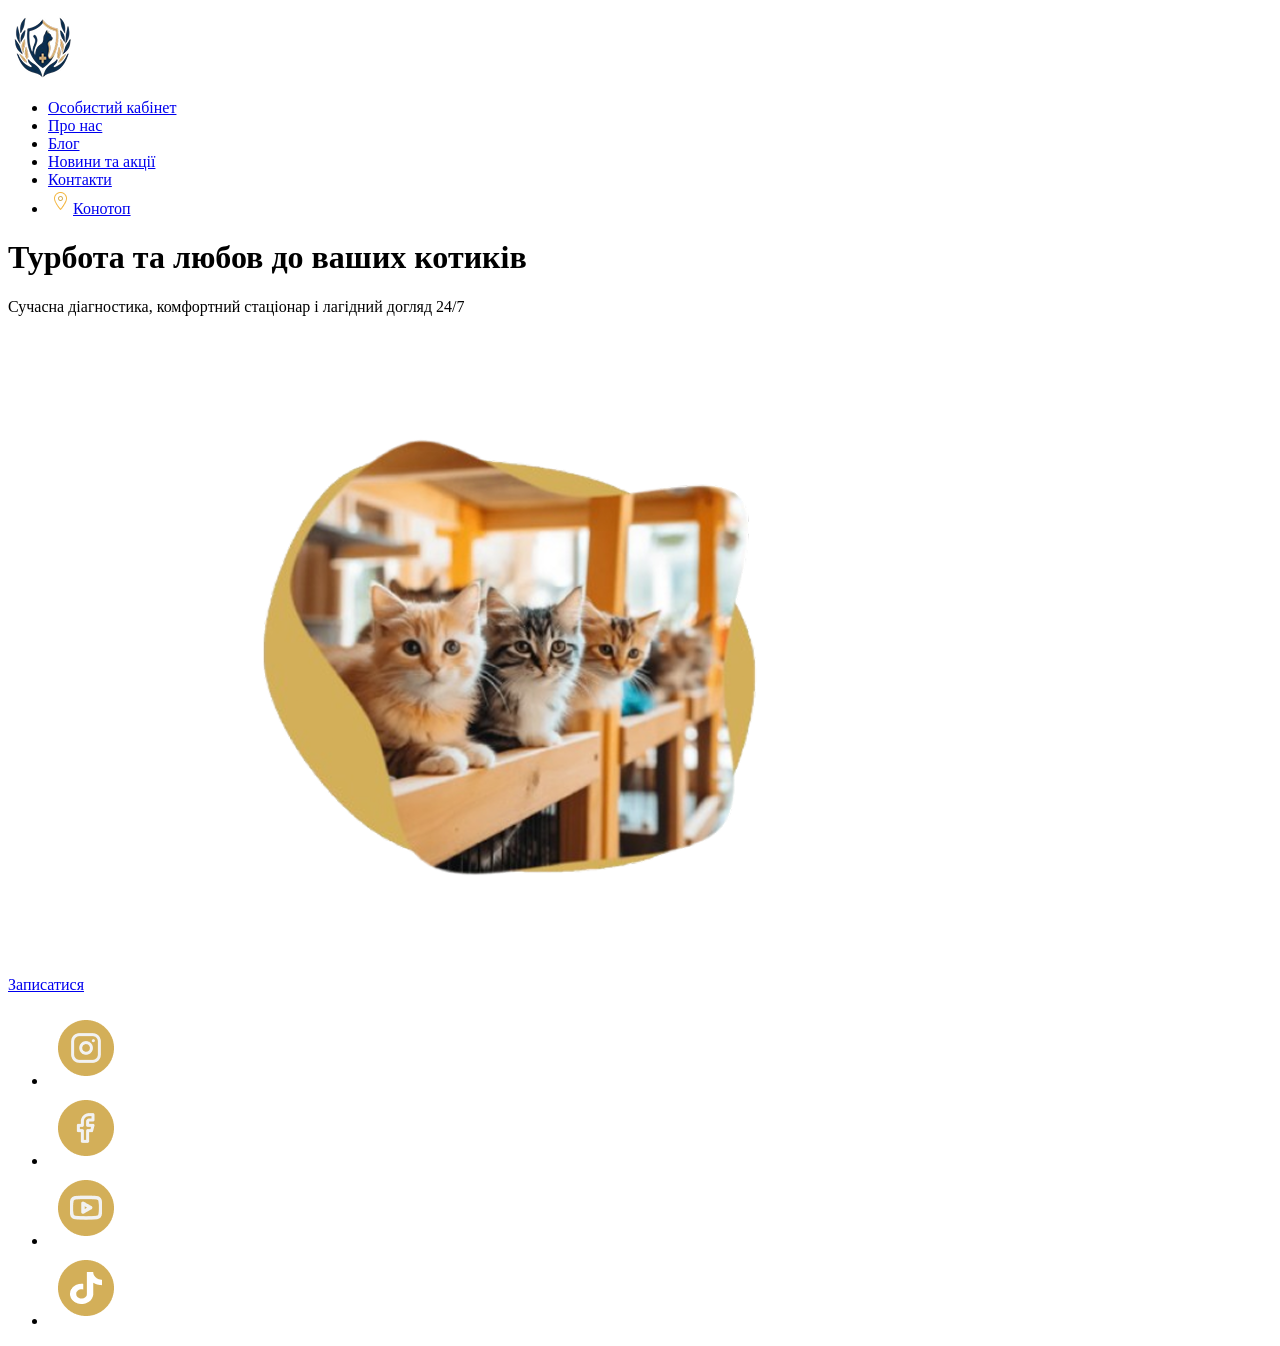
==== index.html @ 74a67156 "Add files via upload" ====
<!DOCTYPE html>
<html lang="uk">
<head>
    <meta charset="UTF-8">
    <meta name="viewport" content="width=device-width, initial-scale=1.0">
    <title>Друзі Тварин - Цілодобова ветлікарня</title>
</head>
<body>
    <header>
        <a href="index.html"><img src="images/logo.png" alt="Друзі Тварин"></a>
        <nav>
            <ul>
                <li><a href="#">Особистий кабінет</a></li>
                <li><a href="main_2.html">Про нас</a></li>
                <li><a href="#">Блог</a></li>
                <li><a href="#">Новини та акції</a></li>
                <li><a href="#">Контакти</a></li>
                <li><a href="#"><img src="images/location.png" alt="">Конотоп</a></li>
            </ul>
        </nav>
    </header>

    <main>
        <h1>Турбота та любов до ваших котиків</h1>
        <p>Сучасна діагностика, комфортний стаціонар і лагідний догляд 24/7</p>
        <a href="recording.html" class="button">Записатися</a>
        <img src="images/kittens.png" alt="Руді кошенята на дерев'яних полицях">
    </main>

    <footer>
        <ul>
            <li><a href="https://www.instagram.com/"><img src="images/instagram.png" alt="Instagram"></a></li>
            <li><a href="https://www.facebook.com/"><img src="images/facebook.png" alt="Facebook"></a></li>
            <li><a href="https://www.youtube.com/"><img src="images/youtube.png" alt="YouTube"></a></li>
            <li><a href="https://www.tiktok.com/"><img src="images/tiktok.png" alt="TikTok"></a></li>
        </ul>
    </footer>
</body>
</html>
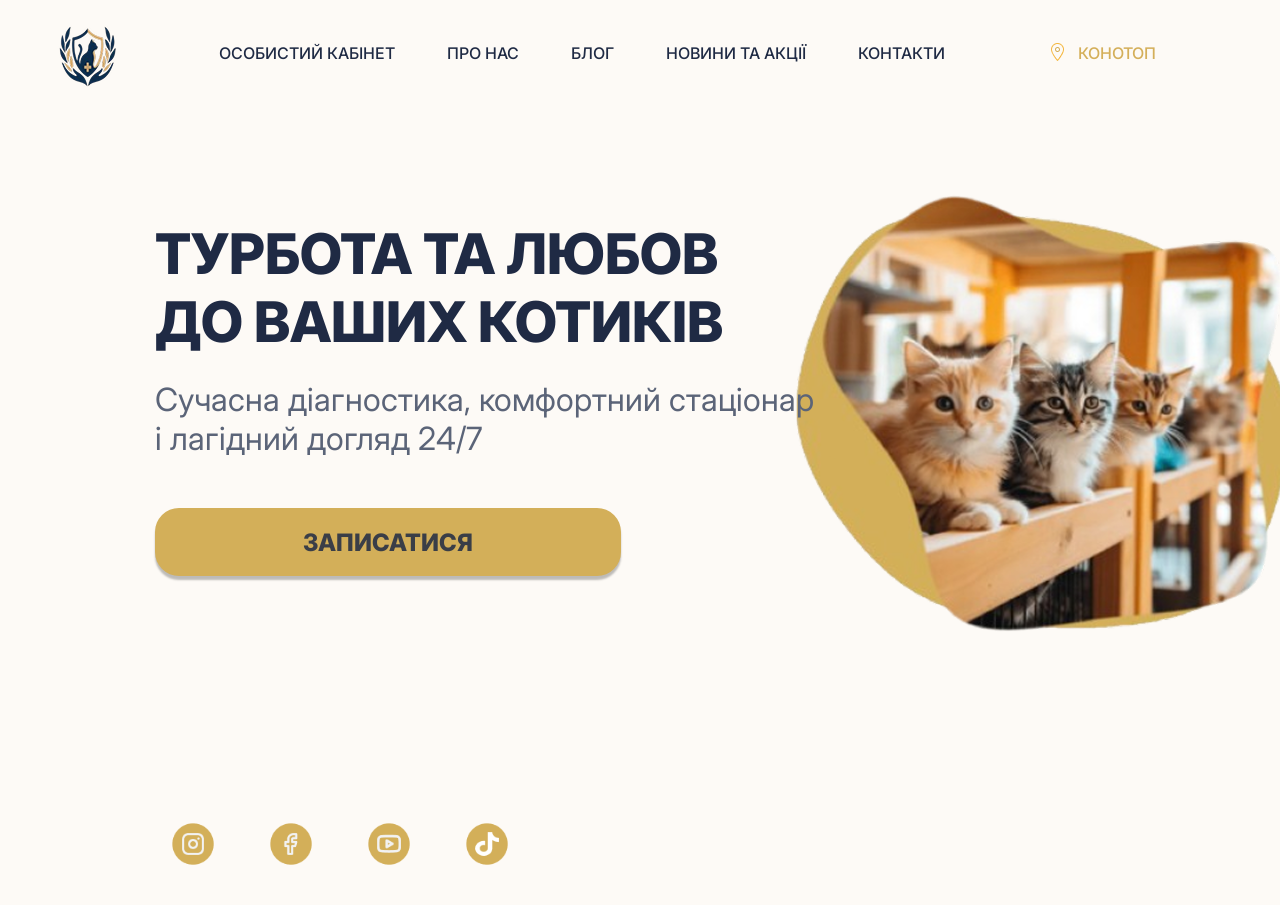
==== commit 82944d42: "Add files via upload" ====
--- a/index.html
+++ b/index.html
@@ -4,30 +4,46 @@
     <meta charset="UTF-8">
     <meta name="viewport" content="width=device-width, initial-scale=1.0">
     <title>Друзі Тварин - Цілодобова ветлікарня</title>
+    <link rel="preconnect" href="https://fonts.googleapis.com">
+    <link rel="preconnect" href="https://fonts.gstatic.com" crossorigin>
+    <link href="https://fonts.googleapis.com/css2?family=Inter:wght@400;500;600;700;800&amp;family=Literata&amp;display=swap" rel="stylesheet">
+    <link rel="stylesheet" href="styles.css">
 </head>
 <body>
-    <header>
-        <a href="index.html"><img src="images/logo.png" alt="Друзі Тварин"></a>
-        <nav>
+    <header class="header">
+        <div class="logo">
+            <a href="index.html"><img src="images/logo.png" alt="Друзі Тварин"></a>
+        </div>
+        <nav class="navigation">
             <ul>
                 <li><a href="#">Особистий кабінет</a></li>
-                <li><a href="main_2.html">Про нас</a></li>
+                <li><a href="about.html">Про нас</a></li>
                 <li><a href="#">Блог</a></li>
                 <li><a href="#">Новини та акції</a></li>
-                <li><a href="#">Контакти</a></li>
-                <li><a href="#"><img src="images/location.png" alt="">Конотоп</a></li>
+                <li><a href="contacts.html">Контакти</a></li>
             </ul>
         </nav>
+        <div class="konotop">
+            <a href="#"><img src="images/location.png" alt="">Конотоп</a>
+        </div>
     </header>
 
-    <main>
-        <h1>Турбота та любов до ваших котиків</h1>
-        <p>Сучасна діагностика, комфортний стаціонар і лагідний догляд 24/7</p>
-        <a href="recording.html" class="button">Записатися</a>
-        <img src="images/kittens.png" alt="Руді кошенята на дерев'яних полицях">
+    <main class="container">
+        <div class="content">
+            <div class="text-section">
+                <h1>Турбота та любов<br>до ваших котиків</h1>
+                <p>Сучасна діагностика, комфортний стаціонар і лагідний догляд 24/7</p>
+            </div>
+            <div class="button-section">
+                <a href="recording.html" class="button">Записатися</a>
+            </div>
+            <div class="image-section">
+                <img src="images/kittens.png" alt="Руді кошенята на дерев'яних полицях">
+            </div>
+        </div>
     </main>
 
-    <footer>
+    <footer class="footer">
         <ul>
             <li><a href="https://www.instagram.com/"><img src="images/instagram.png" alt="Instagram"></a></li>
             <li><a href="https://www.facebook.com/"><img src="images/facebook.png" alt="Facebook"></a></li>
--- a/styles.css
+++ b/styles.css
@@ -0,0 +1,436 @@
+/* ===== Базові стилі для всього сайту ===== */
+* {
+    margin: 0;
+    padding: 0;
+    box-sizing: border-box;
+}
+
+body {
+    display: flex;
+    flex-direction: column;
+    min-height: 100vh;
+    background-color: #fdfaf6;
+    font-family: "Inter", sans-serif;
+    color: #5b6478;
+}
+
+main {
+    flex: 1;
+}
+
+input,
+textarea,
+button {
+    font-family: inherit;
+}
+
+h1 {
+    margin-bottom: 4px;
+    font-size: 56px;
+    font-weight: 800;
+    line-height: normal;
+    text-transform: uppercase;
+    color: #1f2a44;
+}
+
+/* ===== Шапка ===== */
+.header {
+    display: flex;
+    align-items: center;
+    flex-wrap: wrap;
+    gap: 95px;
+    padding: 17px 40px 0 53px;
+}
+
+.logo img {
+    display: block;
+    width: 71px;
+    height: 71px;
+}
+
+.navigation ul {
+    list-style-type: none;
+    display: flex;
+    align-items: center;
+}
+
+.navigation li {
+    margin-right: 52px;
+}
+
+.navigation li:last-child {
+    margin-right: 0;
+}
+
+.navigation a {
+    font-size: 16px;
+    font-weight: 500;
+    text-transform: uppercase;
+    text-decoration: none; /* прибирає стандартне підкреслення у гіперпосилання */
+    color: #1f2a44;
+}
+
+.navigation a:hover {
+    color: #d3af59;
+}
+
+.konotop {
+    margin-left: 5px;
+}
+
+.konotop a {
+    display: flex;
+    align-items: center;
+    gap: 8px;
+    font-size: 16px;
+    font-weight: 500;
+    text-transform: uppercase;
+    text-decoration: none;
+    color: #d4af5a;
+}
+
+.konotop img {
+    width: 25px;
+    height: 25px;
+}
+
+/* ===== Основний контент (спільне для всіх сторінок) ===== */
+.container {
+    padding: 0 40px 20px 155px;
+}
+
+.back-link {
+    display: block;
+    width: max-content;
+    margin-top: 36px;
+    margin-bottom: 5px;
+    padding: 10px 0;
+    font-family: "Literata", serif;
+    font-size: 24px;
+    text-decoration: none;
+    color: #d3af59;
+}
+
+.container > p {
+    font-size: 32px;
+    line-height: normal;
+    color: #5b6478;
+}
+
+.container > p + p {
+    margin-top: 4px;
+}
+
+/* Кнопка */
+.button {
+    display: flex;
+    align-items: center;
+    justify-content: center;
+    width: 553px;
+    max-width: 100%;
+    height: 68px;
+    padding: 10px 25px;
+    border: none;
+    border-radius: 24px;
+    background-color: #d3af59;
+    box-shadow: 0 4px 2px rgba(0, 0, 0, 0.25); /* тінь */
+    font-size: 24px;
+    font-weight: 800;
+    text-transform: uppercase;
+    text-decoration: none;
+    color: rgba(31, 42, 68, 0.85);
+    cursor: pointer; /* при наведенні курсор змінюється на руку */
+}
+
+.button:hover {
+    background-color: #c49f4a;
+}
+
+.container > .button {
+    margin-top: 36px;
+}
+
+/* ===== Головна сторінка ===== */
+.content {
+    display: grid;
+    grid-template-columns: 466px 725px;
+    grid-template-rows: auto 1fr;
+}
+
+.text-section {
+    grid-column: 1;
+    grid-row: 1;
+    position: relative;
+    z-index: 1;
+    width: 668px;
+    margin-top: 132px;
+}
+
+.text-section h1 {
+    margin-bottom: 24px;
+}
+
+.text-section p {
+    font-size: 32px;
+    line-height: normal;
+    color: #5b6478;
+}
+
+.button-section {
+    grid-column: 1;
+    grid-row: 2;
+    position: relative;
+    z-index: 1;
+    margin-top: 50px;
+}
+
+.image-section {
+    grid-column: 2;
+    grid-row: 1 / 3;
+}
+
+.image-section img {
+    display: block;
+    width: 725px;
+    height: auto;
+}
+
+/* ===== Секції (Про нас, Контакти) ===== */
+main section {
+    margin-top: 36px;
+}
+
+main section h2 {
+    margin-bottom: 12px;
+    font-size: 40px;
+    font-weight: 700;
+    line-height: normal;
+    color: #1f2a44;
+}
+
+main section p {
+    font-size: 24px;
+    line-height: normal;
+    color: #5b6478;
+}
+
+/* Блок «Наші послуги» */
+.services {
+    width: 1130px;
+    max-width: 100%;
+    margin-top: 22px;
+    padding: 25px;
+    border: 1px solid #000;
+    border-radius: 24px;
+    background-color: #f3e7ce;
+}
+
+.services ul {
+    display: grid;
+    grid-auto-flow: column;
+    grid-template-rows: repeat(3, auto);
+    grid-template-columns: repeat(2, 1fr);
+    column-gap: 60px;
+    row-gap: 12px;
+    list-style-type: circle;
+    list-style-position: inside;
+    font-size: 32px;
+    line-height: normal;
+    color: #5b6478;
+}
+
+/* Блок «Наша команда» (макет Про нас) */
+.team {
+    margin-top: 22px;
+}
+
+.team p {
+    font-size: 32px;
+}
+
+/* Таблиця команди */
+table {
+    width: 899px;
+    max-width: 100%;
+    border-collapse: separate;
+    border-spacing: 0;
+    border: 1px solid #000;
+    border-radius: 24px;
+    background-color: #f3e7ce;
+    font-size: 24px;
+}
+
+th,
+td {
+    padding: 14px 25px;
+    text-align: left;
+    border-bottom: 1px solid #000;
+}
+
+th {
+    font-weight: 700;
+    color: #1f2a44;
+}
+
+td {
+    color: #5b6478;
+}
+
+tr:last-child td {
+    border-bottom: none;
+}
+
+/* Відгуки */
+blockquote {
+    width: 1130px;
+    max-width: 100%;
+    margin-bottom: 20px;
+    padding: 25px;
+    border: 1px solid #000;
+    border-radius: 24px;
+    background-color: #f3e7ce;
+    font-size: 20px;
+    font-weight: 600;
+    color: #1f2a44;
+}
+
+blockquote p {
+    margin-bottom: 8px;
+    font-size: 24px;
+    font-weight: 400;
+    font-style: italic;
+    color: #5b6478;
+}
+
+/* Форма «Зв'яжіться з нами» */
+.contact-form {
+    display: flex;
+    flex-direction: column;
+    gap: 12px;
+    width: 899px;
+    max-width: 100%;
+}
+
+.contact-form label {
+    font-size: 20px;
+    font-weight: 600;
+    color: #1f2a44;
+}
+
+.contact-form input,
+.contact-form textarea {
+    padding: 15px;
+    border: 1px solid #000;
+    border-radius: 12px;
+    background-color: #f3e7ce;
+    font-size: 16px;
+    font-weight: 600;
+    color: #1f2a44;
+}
+
+.contact-form textarea {
+    height: 192px;
+    resize: none;
+}
+
+.contact-form .button {
+    align-self: flex-start;
+    margin-top: 12px;
+}
+
+/* ===== Сторінка «Контакти» ===== */
+.contact-list {
+    list-style-type: none;
+    font-size: 24px;
+    line-height: normal;
+    color: #5b6478;
+}
+
+.contact-list li {
+    margin-bottom: 8px;
+}
+
+iframe {
+    display: block;
+    width: 100%;
+    max-width: 899px;
+    height: 450px;
+    border: 1px solid #000;
+    border-radius: 24px;
+}
+
+/* ===== Форма запису (Оформлення запису) ===== */
+.booking-form {
+    margin-top: 35px;
+}
+
+.field {
+    display: flex;
+    align-items: center;
+    gap: 12px;
+    width: 899px;
+    max-width: 100%;
+    height: 64px;
+    margin-bottom: 36px;
+    padding: 10px 15px;
+    border: 1px solid #000;
+    border-radius: 12px;
+    background-color: #f3e7ce;
+}
+
+.field img {
+    flex-shrink: 0;
+    width: 30px;
+    height: 30px;
+}
+
+.field input,
+.field textarea {
+    flex: 1;
+    border: none;
+    outline: none;
+    background-color: transparent;
+    font-size: 16px;
+    font-weight: 600;
+    color: #1f2a44;
+}
+
+.field input::placeholder,
+.field textarea::placeholder {
+    color: #b7b7b6;
+}
+
+.field:focus-within {
+    outline: 2px solid #d3af59;
+}
+
+.field-large {
+    align-items: flex-start;
+    height: 192px;
+}
+
+.field-large textarea {
+    height: 100%;
+    resize: none;
+}
+
+/* ===== Підвал ===== */
+.footer {
+    padding: 40px 0 23px 155px;
+}
+
+.footer ul {
+    list-style-type: none;
+    display: flex;
+    gap: 22px;
+}
+
+.footer li {
+    padding: 10px;
+}
+
+.footer img {
+    display: block;
+    width: 56px;
+    height: 56px;
+}
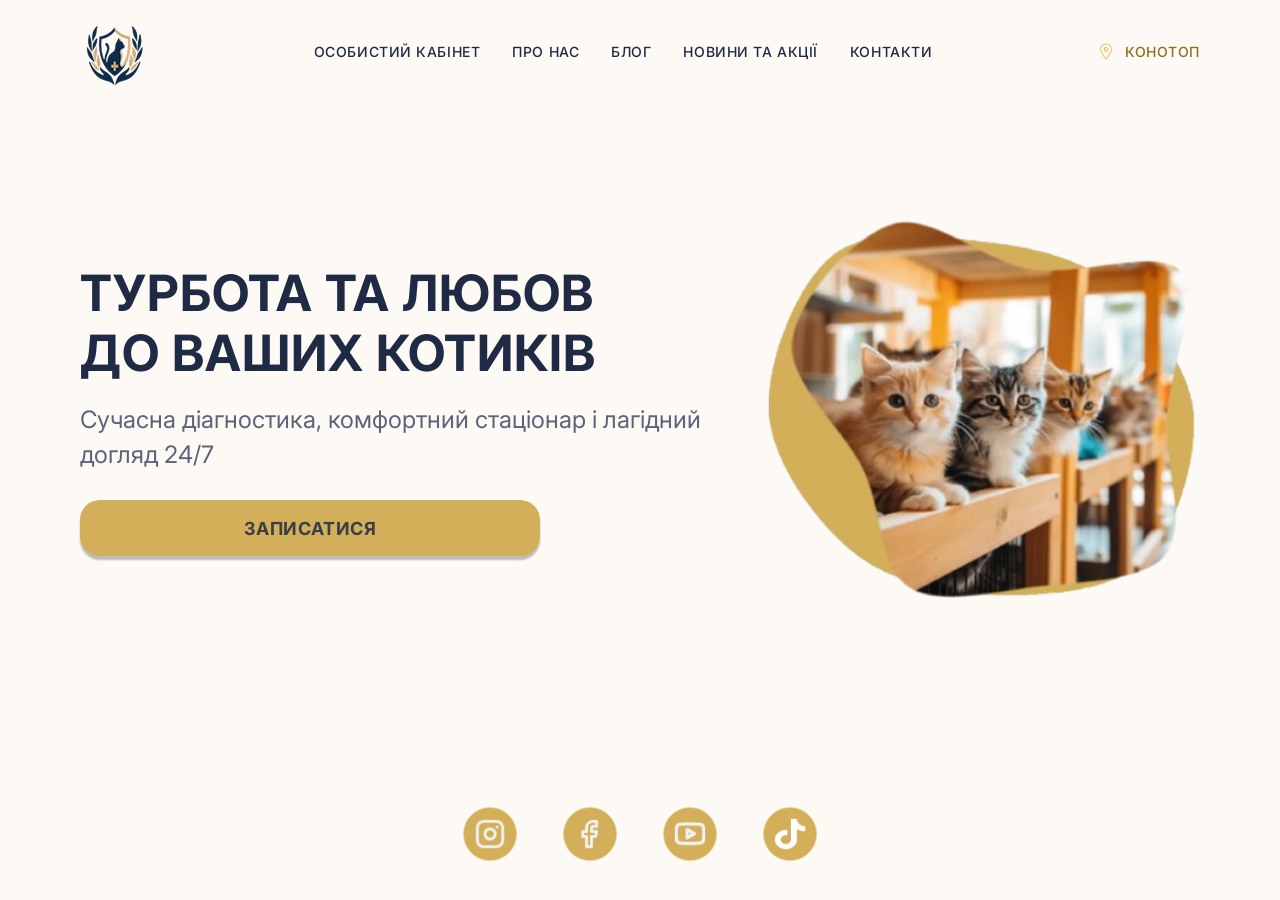
==== commit 8414289f: "lr10" ====
--- a/index.html
+++ b/index.html
@@ -3,7 +3,8 @@
 <head>
     <meta charset="UTF-8">
     <meta name="viewport" content="width=device-width, initial-scale=1.0">
-    <title>Друзі Тварин - Цілодобова ветлікарня</title>
+    <title>Друзі Тварин - цілодобова ветеринарна клініка в Конотопі</title>
+    <meta name="description" content="Цілодобова ветеринарна клініка в Конотопі: сучасна діагностика, комфортний стаціонар, вакцинація та лагідний догляд за вашими котиками 24/7.">
     <link rel="preconnect" href="https://fonts.googleapis.com">
     <link rel="preconnect" href="https://fonts.gstatic.com" crossorigin>
     <link href="https://fonts.googleapis.com/css2?family=Inter:wght@400;500;600;700;800&amp;family=Literata&amp;display=swap" rel="stylesheet">
@@ -28,7 +29,7 @@
         </div>
     </header>
 
-    <main class="container">
+    <main class="container container-wide">
         <div class="content">
             <div class="text-section">
                 <h1>Турбота та любов<br>до ваших котиків</h1>
@@ -51,5 +52,7 @@
             <li><a href="https://www.tiktok.com/"><img src="images/tiktok.png" alt="TikTok"></a></li>
         </ul>
     </footer>
+
+    <script src="script/script.js"></script>
 </body>
 </html>
--- a/styles.css
+++ b/styles.css
@@ -248,38 +248,6 @@
     font-size: 32px;
 }
 
-/* Таблиця команди */
-table {
-    width: 899px;
-    max-width: 100%;
-    border-collapse: separate;
-    border-spacing: 0;
-    border: 1px solid #000;
-    border-radius: 24px;
-    background-color: #f3e7ce;
-    font-size: 24px;
-}
-
-th,
-td {
-    padding: 14px 25px;
-    text-align: left;
-    border-bottom: 1px solid #000;
-}
-
-th {
-    font-weight: 700;
-    color: #1f2a44;
-}
-
-td {
-    color: #5b6478;
-}
-
-tr:last-child td {
-    border-bottom: none;
-}
-
 /* Відгуки */
 blockquote {
     width: 1130px;
@@ -434,3 +402,820 @@
     width: 56px;
     height: 56px;
 }
+
+/* ===== Лабораторна робота 6: таблиці та форматування тексту ===== */
+
+/* Стилі для таблиці */
+.styled-table {
+    width: 100%;
+    max-width: 1130px;
+    border-collapse: collapse;
+    margin-bottom: 20px;
+    background-color: #f3e7ce;
+    font-size: 24px;
+}
+
+.styled-table th,
+.styled-table td {
+    padding: 12px;
+    text-align: left;
+    border: 1px solid #c9b88f;
+}
+
+.styled-table th {
+    background-color: #e6d3a8;
+    font-weight: bold;
+    color: #1f2a44;
+}
+
+.styled-table td {
+    color: #5b6478;
+}
+
+/* Зебра-смуги для рядків */
+.styled-table tr:nth-child(even) {
+    background-color: #f8efdc;
+}
+
+/* Підсвічування при наведенні */
+.styled-table tr:hover {
+    background-color: #ecdcb4;
+}
+
+/* Адаптивність таблиці */
+@media screen and (max-width: 600px) {
+    .styled-table,
+    .styled-table thead,
+    .styled-table tbody,
+    .styled-table th,
+    .styled-table td,
+    .styled-table tr {
+        display: block;
+    }
+
+    .styled-table thead tr {
+        position: absolute;
+        top: -9999px;
+        left: -9999px;
+    }
+
+    .styled-table tr {
+        border: 1px solid #ccc;
+        margin-bottom: 10px;
+    }
+
+    .styled-table td {
+        border: none;
+        position: relative;
+        padding-left: 50%;
+    }
+
+    .styled-table td:before {
+        position: absolute;
+        top: 6px;
+        left: 6px;
+        width: 45%;
+        padding-right: 10px;
+        white-space: nowrap;
+        content: attr(data-label);
+        font-weight: bold;
+    }
+}
+
+/* Форматування тексту на сторінці «Про нас» */
+.about-page h1,
+.about-page h2,
+.about-page h3 {
+    font-family: "Inter", sans-serif;
+    margin-bottom: 20px;
+}
+
+.about-page p {
+    margin-bottom: 15px;
+}
+
+/* Посилання (для всього сайту) */
+a {
+    color: #007bff;
+    text-decoration: none;
+}
+
+a:hover {
+    text-decoration: underline;
+}
+
+.button:hover {
+    text-decoration: none;
+}
+
+/* ===== Лабораторна робота 7: блокова модель CSS ===== */
+
+/* Форма «Зв'яжіться з нами» як окремий блок: padding, border, margin, тінь */
+.contact-form {
+    margin-top: 20px;
+    padding: 30px;
+    border: 1px solid #c9b88f;
+    border-radius: 24px;
+    background-color: #fdfaf6;
+    box-shadow: 0 4px 12px rgba(31, 42, 68, 0.12);
+}
+
+/* Підписи: блоковий елемент, відступ над кожною групою «підпис + поле» */
+.contact-form label {
+    display: block;
+    margin-top: 8px;
+}
+
+.contact-form label:first-child {
+    margin-top: 0;
+}
+
+/* Поля: повна ширина контейнера, плавна зміна рамки */
+.contact-form input,
+.contact-form textarea {
+    width: 100%;
+    transition: border-color 0.3s ease, box-shadow 0.3s ease;
+}
+
+/* Поля при наведенні та фокусі: золота рамка */
+.contact-form input:hover,
+.contact-form textarea:hover {
+    border-color: #d3af59;
+}
+
+.contact-form input:focus,
+.contact-form textarea:focus {
+    outline: none;
+    border-color: #d3af59;
+    box-shadow: 0 0 0 3px rgba(211, 175, 89, 0.35);
+}
+
+/* Кнопка: анімація при наведенні (підйом і збільшення тіні) */
+.contact-form .button {
+    transition: background-color 0.3s ease, transform 0.2s ease, box-shadow 0.3s ease;
+}
+
+.contact-form .button:hover {
+    transform: translateY(-3px);
+    box-shadow: 0 7px 4px rgba(0, 0, 0, 0.25);
+}
+
+.contact-form .button:active {
+    transform: translateY(0);
+    box-shadow: 0 4px 2px rgba(0, 0, 0, 0.25);
+}
+
+/* Форма запису («Оформлення запису»): той самий стиль, що й у форми «Зв'яжіться з нами» */
+.booking-form {
+    width: 899px;
+    max-width: 100%;
+    padding: 30px 30px 0;
+    border: 1px solid #c9b88f;
+    border-radius: 24px;
+    background-color: #fdfaf6;
+    box-shadow: 0 4px 12px rgba(31, 42, 68, 0.12);
+}
+
+.booking-form .field {
+    width: 100%;
+    transition: border-color 0.3s ease, box-shadow 0.3s ease;
+}
+
+.booking-form .field:hover {
+    border-color: #d3af59;
+}
+
+.booking-form .field:focus-within {
+    outline: none;
+    border-color: #d3af59;
+    box-shadow: 0 0 0 3px rgba(211, 175, 89, 0.35);
+}
+
+.booking-form .button {
+    margin-bottom: 30px;
+    transition: background-color 0.3s ease, transform 0.2s ease, box-shadow 0.3s ease;
+}
+
+.booking-form .button:hover {
+    transform: translateY(-3px);
+    box-shadow: 0 7px 4px rgba(0, 0, 0, 0.25);
+}
+
+.booking-form .button:active {
+    transform: translateY(0);
+    box-shadow: 0 4px 2px rgba(0, 0, 0, 0.25);
+}
+
+/* Кнопка «Записатися» на головній сторінці: така сама анімація */
+.button-section .button {
+    transition: background-color 0.3s ease, transform 0.2s ease, box-shadow 0.3s ease;
+}
+
+.button-section .button:hover {
+    transform: translateY(-3px);
+    box-shadow: 0 7px 4px rgba(0, 0, 0, 0.25);
+}
+
+.button-section .button:active {
+    transform: translateY(0);
+    box-shadow: 0 4px 2px rgba(0, 0, 0, 0.25);
+}
+
+/* ===== Лабораторна робота 8-9: слайдер зображень («Про нас», розділ «Хто ми») ===== */
+#imageSlider {
+    position: relative;
+    width: 899px;
+    max-width: 100%;
+    height: 450px;
+    margin-top: 20px;
+    overflow: hidden;
+    border: 1px solid #000;
+    border-radius: 24px;
+}
+
+/* Без JavaScript видно лише перше зображення; решту показує script.js */
+#imageSlider img {
+    display: none;
+    width: 100%;
+    height: 100%;
+    object-fit: cover;
+}
+
+#imageSlider img:first-of-type {
+    display: block;
+}
+
+/* Клікабельні зони: ліва і права третина зображення */
+.slider-zone {
+    position: absolute;
+    top: 0;
+    bottom: 0;
+    z-index: 1;
+    display: flex;
+    align-items: center;
+    width: 30%;
+    padding: 0 16px;
+    border: none;
+    background: none;
+    cursor: pointer;
+}
+
+.slider-prev {
+    left: 0;
+    justify-content: flex-start;
+}
+
+.slider-next {
+    right: 0;
+    justify-content: flex-end;
+}
+
+/* Напівпрозорі стрілки */
+.slider-arrow {
+    display: flex;
+    align-items: center;
+    justify-content: center;
+    width: 44px;
+    height: 44px;
+    border-radius: 50%;
+    background-color: rgba(31, 42, 68, 0.4);
+    opacity: 0.7;
+    transition: opacity 0.3s ease, background-color 0.3s ease;
+}
+
+.slider-arrow svg {
+    width: 24px;
+    height: 24px;
+    fill: none;
+    stroke: #fdfaf6;
+    stroke-width: 2.5;
+    stroke-linecap: round;
+    stroke-linejoin: round;
+}
+
+.slider-zone:hover .slider-arrow,
+.slider-zone:focus-visible .slider-arrow {
+    background-color: rgba(31, 42, 68, 0.6);
+    opacity: 1;
+}
+
+.slider-zone:focus {
+    outline: none;
+}
+
+/* Кружечки-індикатори: порожній = інші слайди, заповнений = поточний */
+.slider-dots {
+    position: absolute;
+    bottom: 16px;
+    left: 50%;
+    z-index: 2;
+    display: flex;
+    gap: 10px;
+    transform: translateX(-50%);
+}
+
+.dot {
+    width: 12px;
+    height: 12px;
+    border: 2px solid #fdfaf6;
+    border-radius: 50%;
+    background-color: transparent;
+    box-shadow: 0 0 4px rgba(0, 0, 0, 0.5);
+    transition: background-color 0.3s ease;
+}
+
+.dot.active {
+    background-color: #fdfaf6;
+}
+
+/* ===== Глобальна правка: адаптивність, центрування, шрифти, палітра ===== */
+/* Блок лише доповнює старі правила вище (перекриває їх), старий код не видалено */
+
+:root {
+    --bg: #fdfaf6;
+    --card: #f3e7ce;
+    --gold: #d3af59;
+    --gold-text: #8f6f1f;   /* темніший золотий для тексту: читабельний на світлому фоні */
+    --navy: #1f2a44;
+    --text: #5b6478;
+    --line: #c9b88f;        /* м'яка бежева рамка замість чорної */
+    --hint: #7d8296;        /* колір підказок у полях */
+}
+
+html {
+    -webkit-text-size-adjust: 100%;
+}
+
+body {
+    font-size: 18px;
+    line-height: 1.5;
+}
+
+img {
+    max-width: 100%;
+}
+
+/* --- Шрифти: легша ієрархія --- */
+h1 {
+    margin-bottom: 12px;
+    font-size: clamp(24px, 3.4vw, 32px);
+    font-weight: 700;
+    line-height: 1.2;
+    letter-spacing: 0.02em;
+    overflow-wrap: break-word;
+}
+
+.text-section h1 {
+    margin-bottom: 20px;
+    font-size: clamp(28px, 4.4vw, 50px);
+}
+
+.text-section p {
+    font-size: clamp(18px, 2.4vw, 24px);
+    line-height: 1.45;
+}
+
+main section h2 {
+    margin-bottom: 10px;
+    font-size: clamp(20px, 2.4vw, 24px);
+    font-weight: 600;
+    line-height: 1.25;
+}
+
+main section p {
+    font-size: 17px;
+    line-height: 1.6;
+}
+
+.container > p {
+    font-size: clamp(18px, 2.2vw, 22px);
+    line-height: 1.5;
+}
+
+.team p {
+    font-size: 17px;
+}
+
+.contact-list {
+    font-size: 17px;
+}
+
+blockquote {
+    font-size: 17px;
+}
+
+.styled-table {
+    font-size: 16px;
+}
+
+.styled-table th,
+.styled-table td {
+    padding: 10px 12px;
+}
+
+.navigation a,
+.konotop a {
+    font-size: 14px;
+    letter-spacing: 0.04em;
+}
+
+.navigation a {
+    display: inline-block;
+    padding: 6px 0;
+}
+
+.konotop a {
+    color: var(--gold-text);
+}
+
+.konotop img {
+    width: 22px;
+    height: 22px;
+}
+
+.back-link {
+    margin-top: 16px;
+    margin-bottom: 4px;
+    font-size: 18px;
+    color: var(--gold-text);
+}
+
+.button {
+    width: 100%;
+    max-width: 460px;
+    height: 56px;
+    border-radius: 20px;
+    font-size: 18px;
+    font-weight: 700;
+    letter-spacing: 0.03em;
+}
+
+/* --- Шапка: одна лінія на ПК, дві лінії на телефоні --- */
+.header {
+    justify-content: space-between;
+    gap: 8px 24px;
+    width: 100%;
+    max-width: 1200px;
+    margin: 0 auto;
+    padding: 14px 20px 8px;
+}
+
+.logo img {
+    width: 60px;
+    height: 60px;
+}
+
+.navigation {
+    order: 3;
+    flex-basis: 100%;
+}
+
+.navigation ul {
+    flex-wrap: wrap;
+    justify-content: center;
+    gap: 2px 22px;
+}
+
+.navigation li {
+    margin-right: 0;
+}
+
+.konotop {
+    margin-left: 0;
+}
+
+/* --- Основний контент: по центру сторінки --- */
+.container {
+    width: 100%;
+    max-width: 960px;
+    margin: 0 auto;
+    padding: 0 20px 32px;
+}
+
+.container-wide {
+    display: flex;
+    align-items: center;
+    max-width: 1200px;
+}
+
+.container-wide .content {
+    width: 100%;
+}
+
+.container:not(.container-wide) > h1,
+.container:not(.container-wide) > p {
+    text-align: center;
+}
+
+main section {
+    margin-top: 28px;
+}
+
+/* Сторінка «Про нас»: перекриває відступи заголовків з ЛР6 */
+.about-page h1 {
+    margin-bottom: 12px;
+}
+
+.about-page h2 {
+    margin-bottom: 10px;
+}
+
+/* Усі блоки на внутрішніх сторінках однакової ширини */
+.services,
+blockquote,
+.contact-form,
+#imageSlider,
+iframe {
+    width: 100%;
+    max-width: none;
+}
+
+.services,
+blockquote,
+.contact-form,
+.booking-form,
+iframe,
+#imageSlider {
+    border-color: var(--line);
+    border-radius: 20px;
+}
+
+.services {
+    margin-top: 16px;
+    padding: 22px 26px;
+}
+
+.services ul {
+    column-gap: 40px;
+    row-gap: 10px;
+    font-size: 19px;
+}
+
+iframe {
+    max-width: none;
+    height: 360px;
+}
+
+.field {
+    border-color: var(--line);
+}
+
+.field input,
+.field textarea {
+    min-width: 0;
+}
+
+.field input::placeholder,
+.field textarea::placeholder {
+    color: var(--hint);
+}
+
+.contact-form input,
+.contact-form textarea {
+    border-color: var(--line);
+}
+
+.contact-form label {
+    font-size: 16px;
+}
+
+/* Слайдер: пропорційний блок 16:9 замість фіксованої висоти */
+#imageSlider {
+    height: auto;
+    aspect-ratio: 16 / 9;
+}
+
+#imageSlider img {
+    position: absolute;
+    top: 0;
+    left: 0;
+}
+
+/* --- Форми: по центру, кнопка по центру --- */
+.contact-form {
+    padding: clamp(16px, 4vw, 30px);
+}
+
+.contact-form .button,
+.booking-form .button {
+    align-self: center;
+    margin-right: auto;
+    margin-left: auto;
+}
+
+.recording-page {
+    max-width: 720px;
+}
+
+.booking-form {
+    width: 100%;
+    max-width: none;
+    padding: 20px 16px 0;
+}
+
+.field {
+    width: 100%;
+    height: 56px;
+    margin-bottom: 18px;
+}
+
+.field-large {
+    height: 160px;
+}
+
+.booking-form .button {
+    margin-bottom: 20px;
+}
+
+/* --- Головна сторінка --- */
+.content {
+    grid-template-columns: minmax(0, 1.2fr) minmax(0, 0.8fr);
+    grid-template-rows: auto auto;
+    column-gap: 24px;
+    align-items: center;
+}
+
+.text-section {
+    width: auto;
+    margin-top: 0;
+    align-self: end;
+}
+
+.button-section {
+    margin-top: 28px;
+    align-self: start;
+}
+
+.image-section {
+    align-self: center;
+}
+
+.image-section img {
+    width: 100%;
+    max-width: 520px;
+    margin-left: auto;
+}
+
+/* --- Підвал: по центру, великі іконки --- */
+.footer {
+    padding: 28px 16px 24px;
+}
+
+.footer ul {
+    justify-content: center;
+    gap: 8px;
+}
+
+.footer li {
+    padding: 6px;
+}
+
+.footer img {
+    width: 64px;
+    height: 64px;
+}
+
+/* --- Планшет і ПК (від 700px) --- */
+@media screen and (min-width: 700px) {
+    .container {
+        padding: 0 40px 40px;
+    }
+
+    .footer img {
+        width: 72px;
+        height: 72px;
+    }
+
+    .footer ul {
+        gap: 16px;
+    }
+
+    .booking-form {
+        padding: 30px 30px 0;
+    }
+
+    .booking-form .button {
+        margin-bottom: 30px;
+    }
+
+    .field {
+        margin-bottom: 24px;
+    }
+}
+
+/* --- ПК (від 1000px): шапка в один рядок --- */
+@media screen and (min-width: 1000px) {
+    .header {
+        padding: 16px 40px 8px;
+    }
+
+    .logo img {
+        width: 71px;
+        height: 71px;
+    }
+
+    .navigation {
+        order: 0;
+        flex: 1 1 auto;
+    }
+
+    .navigation ul {
+        gap: 4px 32px;
+    }
+}
+
+/* --- Телефон (до 820px): головна в одну колонку --- */
+@media screen and (max-width: 820px) {
+    .content {
+        grid-template-columns: 1fr;
+        grid-template-rows: auto auto auto;
+    }
+
+    .text-section {
+        grid-column: 1;
+        grid-row: 1;
+        margin-top: 8px;
+        align-self: auto;
+        text-align: center;
+    }
+
+    .button-section {
+        grid-column: 1;
+        grid-row: 2;
+        margin-top: 8px;
+        align-self: auto;
+    }
+
+    .button-section .button {
+        margin: 0 auto;
+    }
+
+    .image-section {
+        grid-column: 1;
+        grid-row: 3;
+        margin-top: 12px;
+    }
+
+    .image-section img {
+        max-width: 440px;
+        margin: 0 auto;
+    }
+}
+
+/* --- Малий телефон (до 600px) --- */
+@media screen and (max-width: 600px) {
+    body {
+        font-size: 17px;
+    }
+
+    .services {
+        padding: 18px;
+    }
+
+    .services ul {
+        grid-auto-flow: row;
+        grid-template-rows: none;
+        grid-template-columns: 1fr;
+        font-size: 18px;
+    }
+
+    blockquote {
+        padding: 18px;
+    }
+
+    iframe {
+        height: 280px;
+    }
+
+    .slider-arrow {
+        width: 36px;
+        height: 36px;
+    }
+
+    .slider-arrow svg {
+        width: 20px;
+        height: 20px;
+    }
+
+    .slider-zone {
+        padding: 0 8px;
+    }
+
+    .slider-dots {
+        bottom: 10px;
+    }
+
+    .field-large {
+        height: 140px;
+    }
+
+    /* Таблиці у вигляді карток: підпис ліворуч, значення праворуч */
+    .styled-table td {
+        padding: 8px 12px 8px 45%;
+    }
+
+    .styled-table td:before {
+        top: 8px;
+        left: 12px;
+    }
+}
